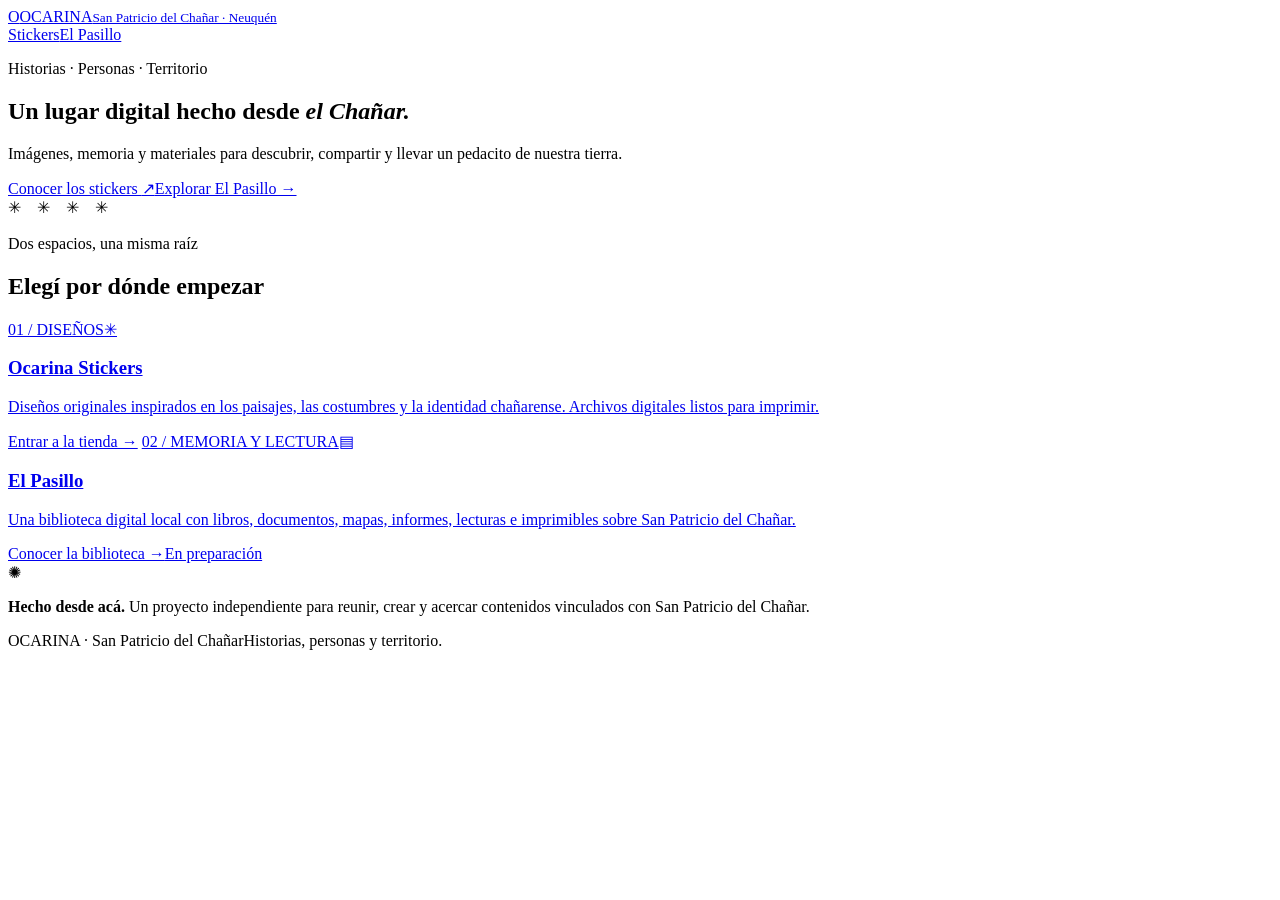
==== index.html @ d8e77f01 "Create Ocarina platform foundation: index.html" ====
<!doctype html>
<html lang="es">
<head>
  <meta charset="utf-8">
  <meta name="viewport" content="width=device-width, initial-scale=1">
  <meta name="theme-color" content="#f6f1e7">
  <meta name="description" content="Ocarina: diseños, historias y materiales digitales nacidos en San Patricio del Chañar, Neuquén.">
  <title>Ocarina | Cultura, historia y territorio</title>
  <link rel="stylesheet" href="assets/css/style.css">
</head>
<body>
  <header class="site-header">
    <a class="brand" href="./" aria-label="Ocarina, inicio"><span class="brand-mark">O</span><span>OCARINA<small>San Patricio del Chañar · Neuquén</small></span></a>
    <nav aria-label="Navegación principal"><a href="stickers/">Stickers</a><a href="pasillo/">El Pasillo</a></nav>
  </header>
  <main>
    <section class="hero">
      <p class="eyebrow">Historias · Personas · Territorio</p>
      <h1>Un lugar digital hecho desde <em>el Chañar.</em></h1>
      <p class="intro">Imágenes, memoria y materiales para descubrir, compartir y llevar un pedacito de nuestra tierra.</p>
      <div class="hero-actions"><a class="button button-primary" href="stickers/">Conocer los stickers <span>↗</span></a><a class="text-link" href="pasillo/">Explorar El Pasillo →</a></div>
      <div class="landscape" role="img" aria-label="Ilustración abstracta de bardas, río y chacras"><span class="sun"></span><span class="hill hill-back"></span><span class="hill hill-front"></span><span class="river"></span><span class="grove">✳　✳　✳　✳</span></div>
    </section>
    <section class="section">
      <div class="section-heading"><p class="eyebrow">Dos espacios, una misma raíz</p><h2>Elegí por dónde empezar</h2></div>
      <div class="feature-grid">
        <a class="feature-card stickers-card" href="stickers/"><span class="feature-number">01 / DISEÑOS</span><span class="feature-icon">✳</span><h3>Ocarina Stickers</h3><p>Diseños originales inspirados en los paisajes, las costumbres y la identidad chañarense. Archivos digitales listos para imprimir.</p><span class="card-link">Entrar a la tienda →</span></a>
        <a class="feature-card pasillo-card" href="pasillo/"><span class="feature-number">02 / MEMORIA Y LECTURA</span><span class="feature-icon">▤</span><h3>El Pasillo</h3><p>Una biblioteca digital local con libros, documentos, mapas, informes, lecturas e imprimibles sobre San Patricio del Chañar.</p><span class="card-link">Conocer la biblioteca →</span><span class="soon">En preparación</span></a>
      </div>
    </section>
    <section class="note"><span>✺</span><p><strong>Hecho desde acá.</strong> Un proyecto independiente para reunir, crear y acercar contenidos vinculados con San Patricio del Chañar.</p></section>
  </main>
  <footer><span>OCARINA · San Patricio del Chañar</span><span>Historias, personas y territorio.</span></footer>
</body>
</html>
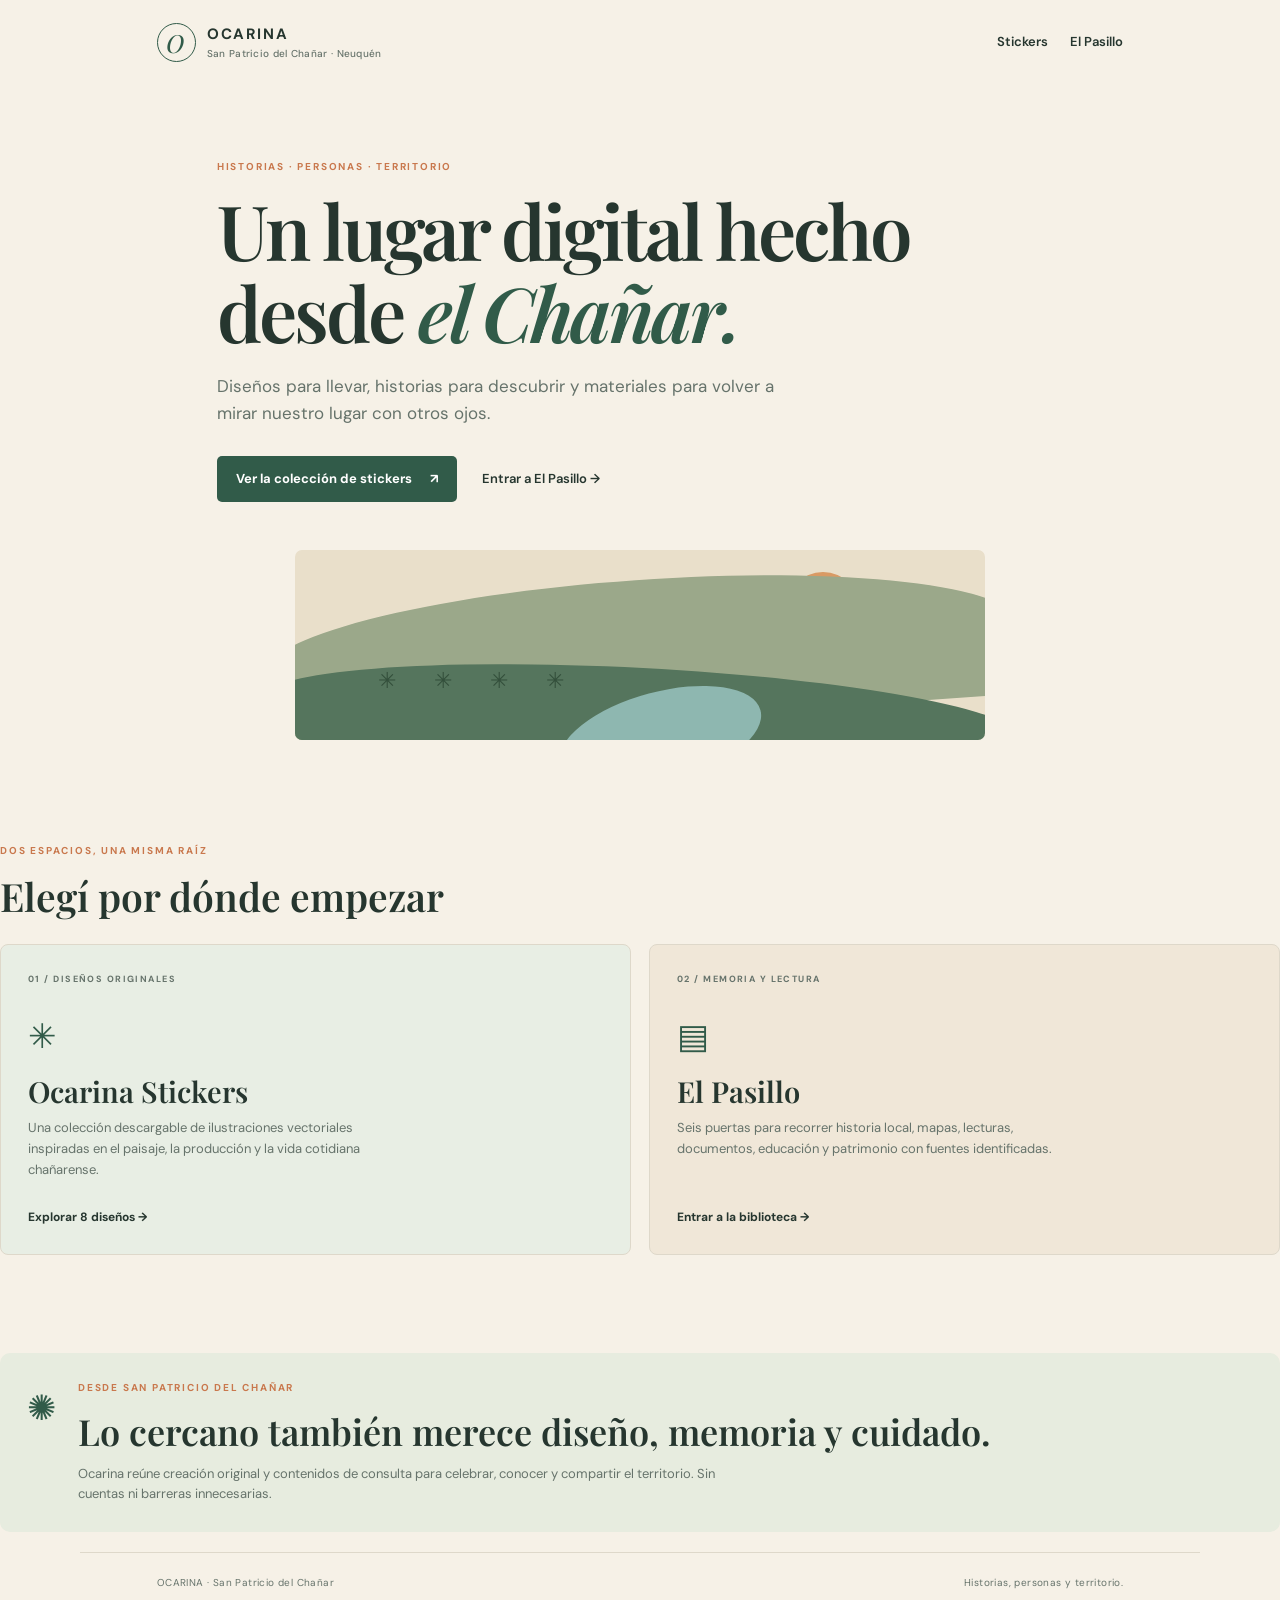
==== commit 584efcce: "Refresh Ocarina home visual presentation" ====
--- a/index.html
+++ b/index.html
@@ -1,35 +1,14 @@
 <!doctype html>
 <html lang="es">
-<head>
-  <meta charset="utf-8">
-  <meta name="viewport" content="width=device-width, initial-scale=1">
-  <meta name="theme-color" content="#f6f1e7">
-  <meta name="description" content="Ocarina: diseños, historias y materiales digitales nacidos en San Patricio del Chañar, Neuquén.">
-  <title>Ocarina | Cultura, historia y territorio</title>
-  <link rel="stylesheet" href="assets/css/style.css">
-</head>
+<head><meta charset="utf-8"><meta name="viewport" content="width=device-width, initial-scale=1"><meta name="theme-color" content="#f6f1e7"><meta name="description" content="Ocarina: diseños originales, memoria y materiales digitales nacidos en San Patricio del Chañar, Neuquén."><title>Ocarina · Un lugar digital hecho desde el Chañar</title><link rel="stylesheet" href="assets/css/style.css"></head>
 <body>
-  <header class="site-header">
-    <a class="brand" href="./" aria-label="Ocarina, inicio"><span class="brand-mark">O</span><span>OCARINA<small>San Patricio del Chañar · Neuquén</small></span></a>
-    <nav aria-label="Navegación principal"><a href="stickers/">Stickers</a><a href="pasillo/">El Pasillo</a></nav>
-  </header>
-  <main>
-    <section class="hero">
-      <p class="eyebrow">Historias · Personas · Territorio</p>
-      <h1>Un lugar digital hecho desde <em>el Chañar.</em></h1>
-      <p class="intro">Imágenes, memoria y materiales para descubrir, compartir y llevar un pedacito de nuestra tierra.</p>
-      <div class="hero-actions"><a class="button button-primary" href="stickers/">Conocer los stickers <span>↗</span></a><a class="text-link" href="pasillo/">Explorar El Pasillo →</a></div>
-      <div class="landscape" role="img" aria-label="Ilustración abstracta de bardas, río y chacras"><span class="sun"></span><span class="hill hill-back"></span><span class="hill hill-front"></span><span class="river"></span><span class="grove">✳　✳　✳　✳</span></div>
-    </section>
-    <section class="section">
-      <div class="section-heading"><p class="eyebrow">Dos espacios, una misma raíz</p><h2>Elegí por dónde empezar</h2></div>
-      <div class="feature-grid">
-        <a class="feature-card stickers-card" href="stickers/"><span class="feature-number">01 / DISEÑOS</span><span class="feature-icon">✳</span><h3>Ocarina Stickers</h3><p>Diseños originales inspirados en los paisajes, las costumbres y la identidad chañarense. Archivos digitales listos para imprimir.</p><span class="card-link">Entrar a la tienda →</span></a>
-        <a class="feature-card pasillo-card" href="pasillo/"><span class="feature-number">02 / MEMORIA Y LECTURA</span><span class="feature-icon">▤</span><h3>El Pasillo</h3><p>Una biblioteca digital local con libros, documentos, mapas, informes, lecturas e imprimibles sobre San Patricio del Chañar.</p><span class="card-link">Conocer la biblioteca →</span><span class="soon">En preparación</span></a>
-      </div>
-    </section>
-    <section class="note"><span>✺</span><p><strong>Hecho desde acá.</strong> Un proyecto independiente para reunir, crear y acercar contenidos vinculados con San Patricio del Chañar.</p></section>
-  </main>
-  <footer><span>OCARINA · San Patricio del Chañar</span><span>Historias, personas y territorio.</span></footer>
-</body>
-</html>+<header class="site-header"><a class="brand" href="./" aria-label="Ocarina, inicio"><span class="brand-mark">O</span><span>OCARINA<small>San Patricio del Chañar · Neuquén</small></span></a><nav aria-label="Navegación principal"><a href="stickers/">Stickers</a><a href="pasillo/">El Pasillo</a></nav></header>
+<main>
+<section class="hero"><p class="eyebrow">Historias · Personas · Territorio</p><h1>Un lugar digital hecho desde <em>el Chañar.</em></h1><p class="intro">Diseños para llevar, historias para descubrir y materiales para volver a mirar nuestro lugar con otros ojos.</p><div class="hero-actions"><a class="button button-primary" href="stickers/">Ver la colección de stickers <span>↗</span></a><a class="text-link" href="pasillo/">Entrar a El Pasillo →</a></div>
+<div class="landscape" role="img" aria-label="Ilustración abstracta de bardas, río y chacras"><span class="sun"></span><span class="hill hill-back"></span><span class="hill hill-front"></span><span class="river"></span><span class="grove">✳　✳　✳　✳</span></div></section>
+<section class="section"><div class="section-heading"><p class="eyebrow">Dos espacios, una misma raíz</p><h2>Elegí por dónde empezar</h2></div><div class="feature-grid">
+<a class="feature-card stickers-card" href="stickers/"><span class="feature-number">01 / DISEÑOS ORIGINALES</span><span class="feature-icon">✳</span><h3>Ocarina Stickers</h3><p>Una colección descargable de ilustraciones vectoriales inspiradas en el paisaje, la producción y la vida cotidiana chañarense.</p><span class="card-link">Explorar 8 diseños →</span></a>
+<a class="feature-card pasillo-card" href="pasillo/"><span class="feature-number">02 / MEMORIA Y LECTURA</span><span class="feature-icon">▤</span><h3>El Pasillo</h3><p>Seis puertas para recorrer historia local, mapas, lecturas, documentos, educación y patrimonio con fuentes identificadas.</p><span class="card-link">Entrar a la biblioteca →</span></a>
+</div></section>
+<section class="story-band"><span class="story-icon">✺</span><div><p class="eyebrow">Desde San Patricio del Chañar</p><h2>Lo cercano también merece diseño, memoria y cuidado.</h2><p>Ocarina reúne creación original y contenidos de consulta para celebrar, conocer y compartir el territorio. Sin cuentas ni barreras innecesarias.</p></div></section>
+</main><footer><span>OCARINA · San Patricio del Chañar</span><span>Historias, personas y territorio.</span></footer></body></html>
--- a/assets/css/style.css
+++ b/assets/css/style.css
@@ -0,0 +1,9 @@
+@import url('https://fonts.googleapis.com/css2?family=DM+Sans:wght@400;500;600;700&family=Playfair+Display:ital,wght@0,600;0,700;1,600;1,700&display=swap');
+:root{--paper:#f6f1e7;--ink:#26362f;--muted:#66736b;--green:#315b49;--orange:#c9784d;--line:#ded8ca;--white:#fffdf8;--serif:'Playfair Display',Georgia,serif;--sans:'DM Sans',Arial,sans-serif}
+*{box-sizing:border-box}html{scroll-behavior:smooth}body{margin:0;background:var(--paper);color:var(--ink);font-family:var(--sans);line-height:1.6}.site-header{max-width:1120px;margin:auto;padding:22px 6%;display:flex;align-items:center;justify-content:space-between;gap:20px}.brand{display:flex;align-items:center;gap:11px;color:var(--ink);text-decoration:none;font-weight:700;letter-spacing:.12em;font-size:15px}.brand small{display:block;color:var(--muted);font-size:10px;letter-spacing:.03em;font-weight:500}.brand-mark{width:39px;height:39px;border:1px solid var(--green);border-radius:50%;display:grid;place-items:center;font:italic 25px var(--serif);color:var(--green)}nav{display:flex;gap:22px}nav a,.text-link{color:var(--ink);text-decoration:none;font-size:13px;font-weight:600}nav a:hover,.text-link:hover,.back-link a:hover{color:var(--orange)}.hero,.subpage{max-width:1000px;margin:auto;padding:75px 6% 55px}.hero{position:relative;min-height:520px}.eyebrow{font-size:10px;font-weight:700;letter-spacing:.18em;text-transform:uppercase;color:var(--orange);margin:0 0 14px}h1,h2,h3,p{margin-top:0}h1{font:600 clamp(43px,7vw,76px)/1.08 var(--serif);letter-spacing:-.04em;max-width:720px;margin-bottom:20px}h1 em{color:var(--green)}.intro{font-size:17px;color:var(--muted);max-width:590px}.hero-actions{display:flex;align-items:center;gap:25px;flex-wrap:wrap;margin-top:28px}.button{display:inline-flex;gap:18px;align-items:center;padding:13px 19px;border-radius:5px;text-decoration:none;font-size:13px;font-weight:700}.button-primary{background:var(--green);color:white}.button-primary:hover{background:#244535}.landscape{height:190px;max-width:690px;margin:48px auto 0;position:relative;overflow:hidden;border-radius:7px;background:#e9dfca}.sun{position:absolute;width:76px;height:76px;border-radius:50%;background:#d99a64;right:18%;top:22px}.hill{position:absolute;left:-5%;width:110%;border-radius:50% 50% 0 0}.hill-back{height:140px;bottom:20px;background:#9ba88a;transform:rotate(-4deg)}.hill-front{height:100px;bottom:-28px;background:#55755d;transform:rotate(3deg)}.river{position:absolute;bottom:-42px;left:38%;width:30%;height:90px;background:#8eb7b0;transform:rotate(-15deg);border-radius:50%}.grove{position:absolute;bottom:42px;left:12%;color:#334f3b;font-size:22px;letter-spacing:8px}.section{padding:48px 0}.section-heading h2{font:600 clamp(27px,4vw,39px)/1.2 var(--serif);margin-bottom:24px}.feature-grid{display:grid;grid-template-columns:repeat(2,minmax(0,1fr));gap:18px}.feature-card{position:relative;display:flex;flex-direction:column;min-height:300px;padding:27px;border-radius:8px;text-decoration:none;color:var(--ink);border:1px solid var(--line);background:var(--white);transition:transform .2s,box-shadow .2s}.feature-card:hover{transform:translateY(-3px);box-shadow:0 12px 30px #26362f12}.stickers-card{background:#e8eee4}.pasillo-card{background:#f0e7d8}.feature-number{font-size:9px;letter-spacing:.16em;font-weight:700;color:var(--muted)}.feature-icon{font-size:34px;margin:23px 0 8px;color:var(--green)}.feature-card h3{font:600 29px var(--serif);margin-bottom:8px}.feature-card p,.collection p{font-size:13px;color:var(--muted);max-width:380px}.card-link{font-size:12px;font-weight:700;margin-top:auto;padding-top:15px}.soon{position:absolute;right:18px;top:18px;background:#e1d2b6;color:#6e5737;padding:4px 9px;border-radius:30px;font-size:9px;font-weight:700}.note{display:flex;gap:16px;align-items:center;border-top:1px solid var(--line);padding:24px 0;color:var(--muted);font-size:13px}.note span{font-size:27px;color:var(--orange)}.note p{margin:0}.note strong{color:var(--ink)}footer{border-top:1px solid var(--line);padding:22px 6%;display:flex;justify-content:space-between;gap:15px;max-width:1120px;margin:auto;color:var(--muted);font-size:10px;letter-spacing:.04em}.subpage{padding-top:62px;min-height:75vh}.subpage h1{font-size:clamp(43px,6vw,65px)}.notice{margin:35px 0 20px;padding:20px 23px;border-left:3px solid var(--orange);background:#eee7d9;border-radius:0 6px 6px 0;font-size:13px}.notice p{color:var(--muted);margin:5px 0 0}.collection-grid{display:grid;grid-template-columns:repeat(3,minmax(0,1fr));gap:13px}.collection{padding:20px;background:var(--white);border:1px solid var(--line);border-radius:7px;min-height:160px}.collection>span{font-size:25px}.collection h3{font:600 18px var(--serif);margin:12px 0 5px}.collection p{margin:0}.back-link{margin:20px 0 45px;font-size:13px}.back-link a{color:var(--green);font-weight:700;text-decoration:none}
+@media(max-width:650px){.site-header{padding:17px 5%;align-items:flex-start}.brand{font-size:13px}.brand-mark{width:34px;height:34px}nav{gap:12px;padding-top:9px}nav a{font-size:11px}.hero,.subpage{padding:55px 6% 35px}.hero{min-height:auto}.intro{font-size:15px}.landscape{height:145px;margin-top:38px}.feature-grid{grid-template-columns:1fr}.feature-card{min-height:260px}.collection-grid{grid-template-columns:repeat(2,minmax(0,1fr))}.collection{padding:15px;min-height:150px}.collection h3{font-size:16px}footer{flex-direction:column;gap:4px}.section{padding:35px 0}}@media(max-width:360px){nav{gap:8px}.collection-grid{grid-template-columns:1fr}}
+
+/* Expansión visual: catálogo y biblioteca */
+.catalog-toolbar{display:flex;align-items:end;justify-content:space-between;gap:20px;margin:34px 0 20px}.catalog-toolbar h2,.story-band h2,.timeline-section h2,.sources-panel h2{font:600 clamp(25px,4vw,36px)/1.2 var(--serif);margin:0 0 8px}.small-muted{font-size:12px;color:var(--muted);margin:0}.filter-label{display:grid;gap:6px;font-size:11px;font-weight:700;color:var(--muted)}.filter-label select{min-width:190px;padding:11px 13px;border:1px solid var(--line);border-radius:7px;background:var(--white);color:var(--ink);font:inherit}.sticker-grid{display:grid;grid-template-columns:repeat(4,minmax(0,1fr));gap:15px}.sticker-product{overflow:hidden;border:1px solid var(--line);border-radius:10px;background:var(--white);display:flex;flex-direction:column}.sticker-art{background:#eee9df;padding:15px;display:grid;place-items:center;aspect-ratio:1.12}.sticker-art img{display:block;width:100%;max-width:190px;filter:drop-shadow(0 8px 7px #26362f20);transition:transform .2s}.sticker-product:hover .sticker-art img{transform:rotate(-3deg) scale(1.04)}.sticker-info{padding:15px;display:flex;flex-direction:column;flex:1}.product-tag{font-size:9px;text-transform:uppercase;letter-spacing:.13em;color:var(--orange);font-weight:700}.sticker-info h3{font:600 19px/1.2 var(--serif);margin:8px 0}.sticker-info p{font-size:12px;color:var(--muted);margin:0 0 15px}.download-link{margin-top:auto;display:flex;justify-content:space-between;align-items:center;padding:10px 12px;background:var(--green);border-radius:5px;color:white;text-decoration:none;font-size:11px;font-weight:700}.download-link:hover{background:#244535}.story-band{display:flex;gap:22px;align-items:flex-start;padding:27px;margin:50px 0 20px;background:#e7ecdf;border-radius:10px}.story-icon{font-size:35px;color:var(--green)}.story-band p:last-child{margin:10px 0 0;color:var(--muted);font-size:13px;max-width:680px}.library-stats{display:grid;grid-template-columns:repeat(3,1fr);gap:10px;margin:30px 0}.library-stats div{background:#e9e4d8;border-radius:8px;padding:17px}.library-stats strong{display:block;font:600 32px var(--serif);color:var(--green)}.library-stats span{font-size:10px;color:var(--muted)}.library-grid{display:grid;grid-template-columns:repeat(3,minmax(0,1fr));gap:14px}.library-card{position:relative;min-height:285px;padding:22px;border-radius:9px;border:1px solid #26362f12;overflow:hidden}.library-card.sage{background:#e6eee3}.library-card.sand{background:#f0e6d6}.library-card.blue{background:#e2ecec}.library-card.rose{background:#f0e3df}.library-card.yellow{background:#f2ecd6}.library-card.lilac{background:#eae5ef}.library-number{position:absolute;right:17px;top:15px;font-size:10px;letter-spacing:.12em;color:#65756a}.library-symbol{display:block;font-size:31px;margin:8px 0 12px}.library-card h3{font:600 22px var(--serif);margin:0 0 8px}.library-card p,.library-card li{font-size:12px;color:#5f6e64}.library-card ul{padding-left:17px;margin:12px 0}.library-card li{margin:4px 0}.library-card>a{display:inline-block;margin-top:8px;color:#315b49;font-size:11px;font-weight:700;text-decoration:none;border-bottom:1px solid #315b49}.coming-label{display:inline-block;margin-top:9px;font-size:10px;font-weight:700;color:#7b6848}.timeline-section{margin:45px 0;padding:30px;background:#ebe6da;border-radius:10px}.timeline{border-left:2px solid #c9784d;margin:25px 0 20px 7px;padding-left:24px}.timeline>div{position:relative;padding:0 0 18px}.timeline>div:before{content:"";position:absolute;width:10px;height:10px;border-radius:50%;background:#c9784d;left:-30px;top:5px}.timeline time{font-size:10px;font-weight:800;letter-spacing:.12em;color:#a85e3d}.timeline p{margin:5px 0 0;font-size:13px;color:var(--muted)}.sources-panel{margin:45px 0}.source-row{display:flex;justify-content:space-between;align-items:center;gap:20px;padding:16px 0;border-bottom:1px solid var(--line)}.source-row strong{font:600 17px var(--serif)}.source-row p{font-size:11px;color:var(--muted);margin:4px 0 0}.source-row>a{white-space:nowrap;color:var(--green);font-size:11px;font-weight:700;text-decoration:none}
+@media(max-width:800px){.sticker-grid{grid-template-columns:repeat(2,minmax(0,1fr))}.library-grid{grid-template-columns:repeat(2,minmax(0,1fr))}}
+@media(max-width:560px){.catalog-toolbar{align-items:stretch;flex-direction:column}.filter-label select{width:100%}.library-grid{grid-template-columns:1fr}.library-card{min-height:0}.library-stats{gap:6px}.library-stats div{padding:12px}.library-stats strong{font-size:26px}.library-stats span{font-size:9px}.story-band{padding:20px;gap:12px}.source-row{align-items:flex-start;flex-direction:column;gap:6px}.sticker-info{padding:12px}.sticker-info h3{font-size:17px}}
